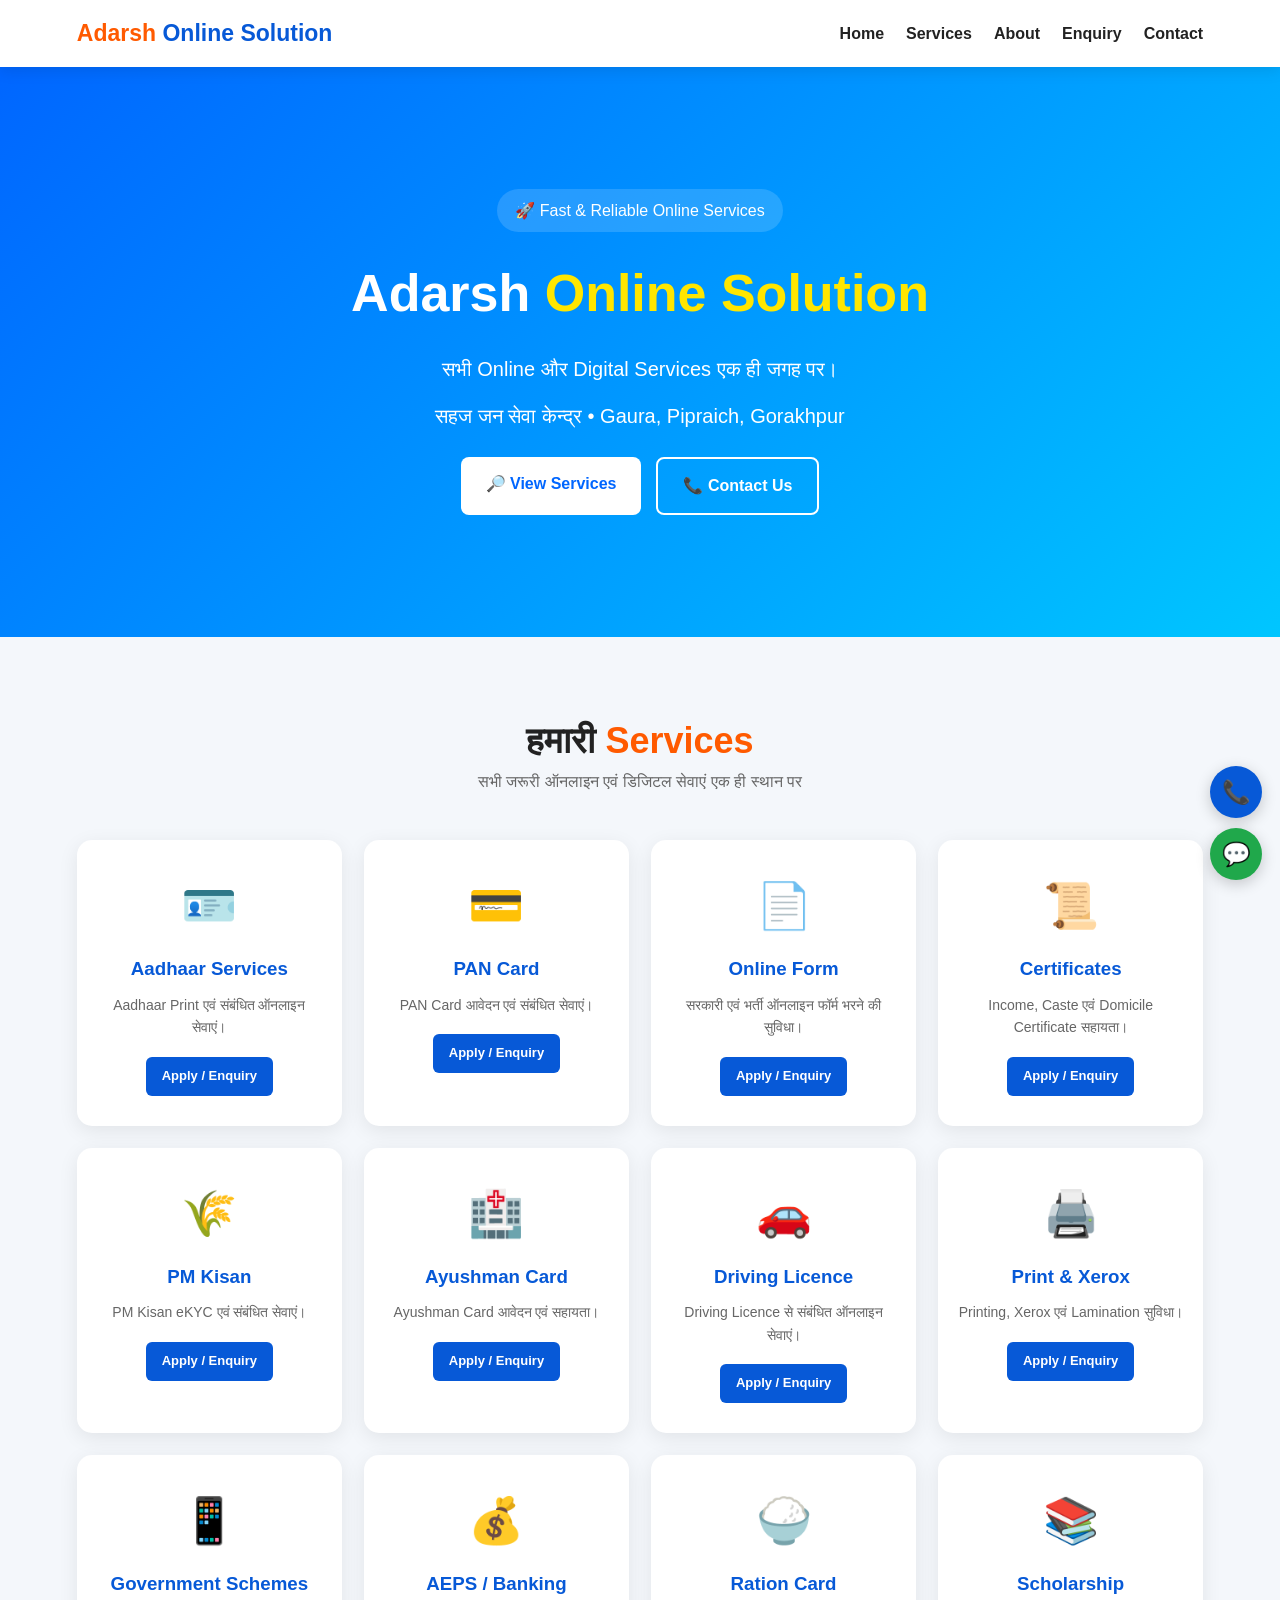
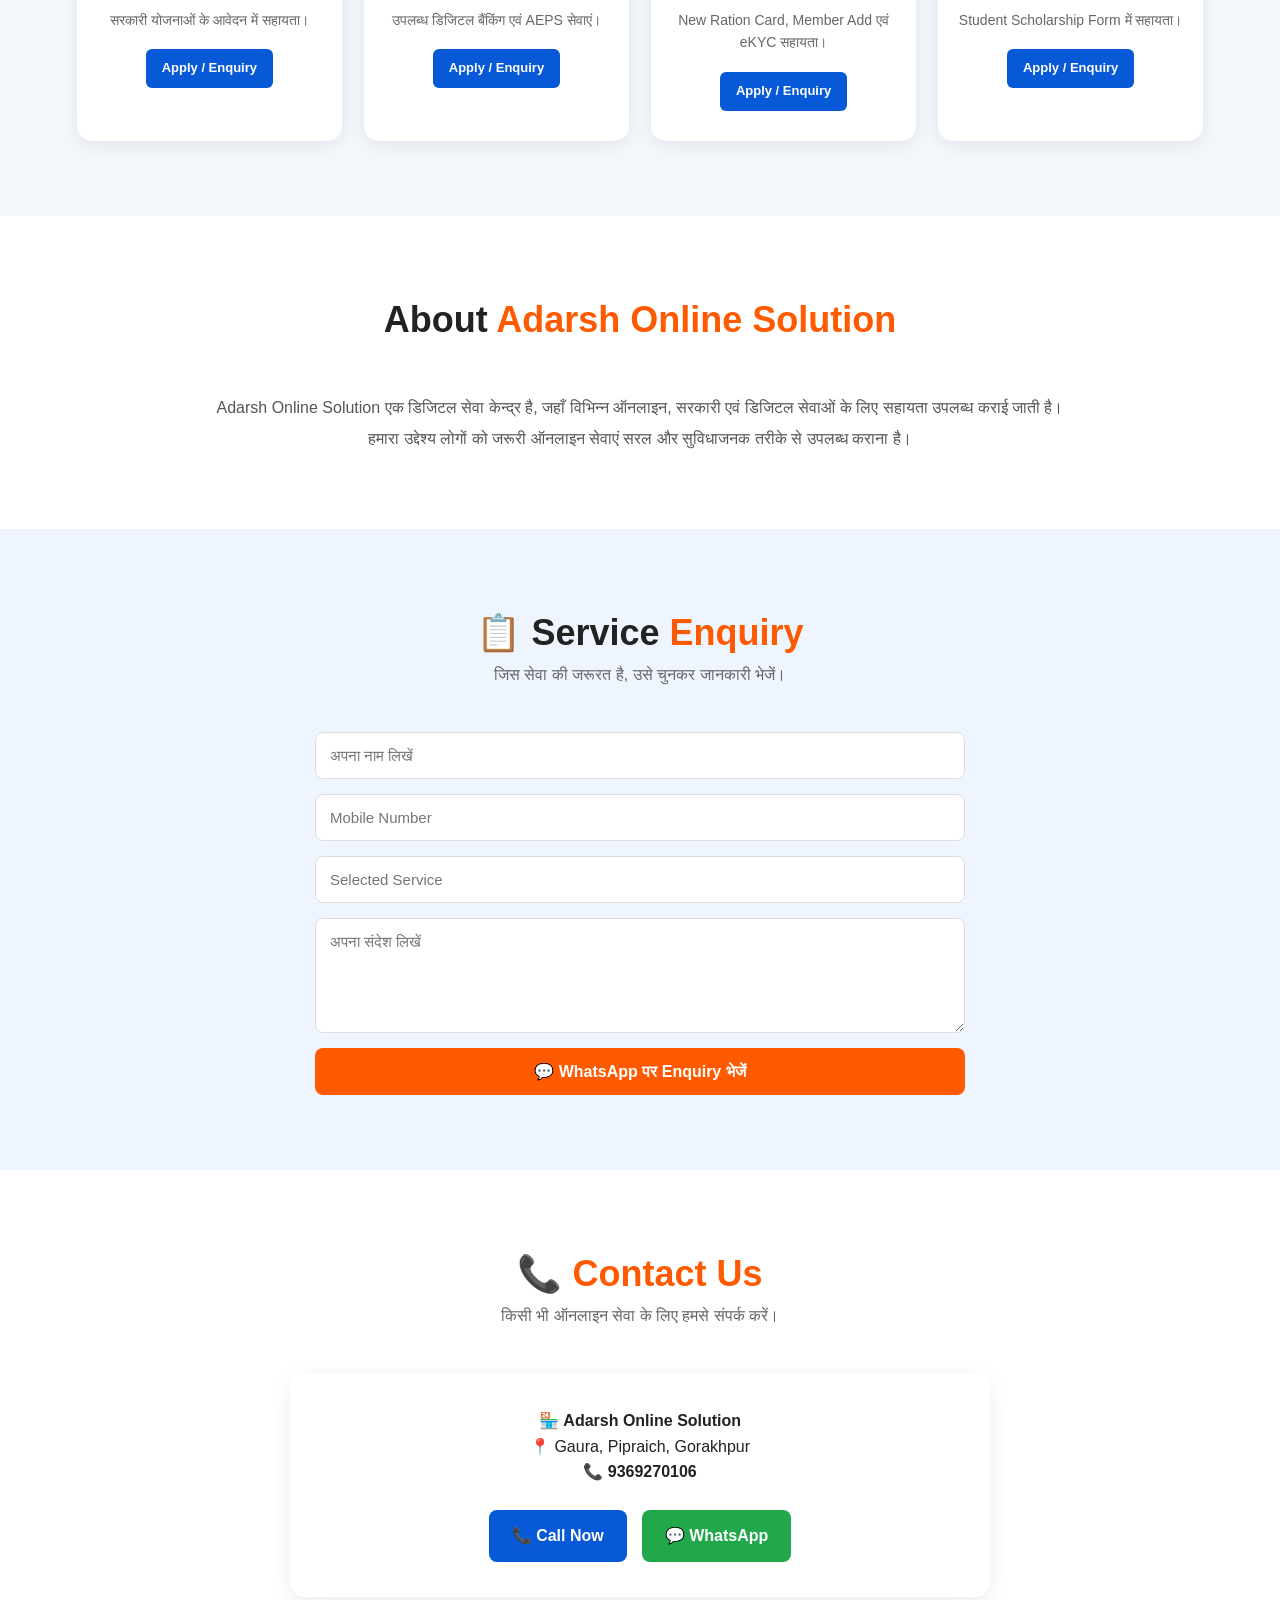
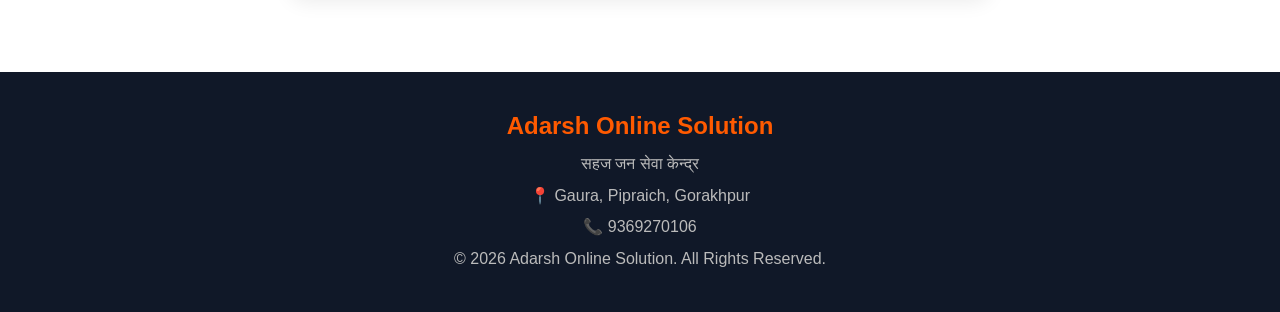
==== adarshproject/core/templates/index.html @ ac55cf66 "Initial commit" ====
<!DOCTYPE html>
<html lang="hi">
<head>
    <meta charset="UTF-8">
    <meta name="viewport" content="width=device-width, initial-scale=1.0">

    <title>Adarsh Online Solution | सहज जन सेवा केन्द्र</title>

    <meta name="description"
          content="Adarsh Online Solution - Gaura, Pipraich, Gorakhpur. Online, सरकारी एवं डिजिटल सेवाएं एक ही जगह।">

    <style>
        * {
            margin: 0;
            padding: 0;
            box-sizing: border-box;
            font-family: Arial, sans-serif;
        }

        html {
            scroll-behavior: smooth;
        }

        body {
            background: #f4f7fb;
            color: #222;
            line-height: 1.6;
        }

        a {
            text-decoration: none;
        }

        /* HEADER */
        header {
            position: sticky;
            top: 0;
            z-index: 1000;
            background: #fff;
            padding: 15px 6%;
            display: flex;
            justify-content: space-between;
            align-items: center;
            box-shadow: 0 3px 15px rgba(0,0,0,.10);
        }

        .logo {
            font-size: 23px;
            font-weight: bold;
            color: #ff5a00;
        }

        .logo span {
            color: #0759d7;
        }

        nav {
            display: flex;
            gap: 22px;
        }

        nav a {
            color: #222;
            font-weight: bold;
        }

        nav a:hover {
            color: #ff5a00;
        }

        /* HERO */
        .hero {
            min-height: 570px;
            display: flex;
            justify-content: center;
            align-items: center;
            text-align: center;
            padding: 70px 20px;
            background: linear-gradient(135deg,#0066ff,#00c6ff);
            color: white;
        }

        .hero-content {
            max-width: 850px;
        }

        .badge {
            display: inline-block;
            padding: 9px 18px;
            border-radius: 30px;
            background: rgba(255,255,255,.15);
            margin-bottom: 20px;
        }

        .hero h1 {
            font-size: 52px;
            margin-bottom: 18px;
        }

        .hero h1 span {
            color: #ffe600;
        }

        .hero p {
            font-size: 20px;
            margin-bottom: 15px;
        }

        .buttons {
            display: flex;
            justify-content: center;
            gap: 15px;
            flex-wrap: wrap;
            margin-top: 25px;
        }

        .btn {
            display: inline-block;
            padding: 14px 25px;
            border-radius: 8px;
            background: white;
            color: #0066ff;
            font-weight: bold;
        }

        .btn-outline {
            background: transparent;
            color: white;
            border: 2px solid white;
        }

        /* COMMON SECTION */
        section {
            scroll-margin-top: 80px;
        }

        .services,
        .about,
        .enquiry,
        .contact {
            padding: 75px 6%;
        }

        .section-title {
            text-align: center;
            margin-bottom: 45px;
        }

        .section-title h2 {
            font-size: 36px;
        }

        .section-title span {
            color: #ff5a00;
        }

        .section-title p {
            color: #666;
        }

        /* SERVICES */
        .service-container {
            display: grid;
            grid-template-columns: repeat(4,1fr);
            gap: 22px;
        }

        .card {
            background: white;
            padding: 30px 20px;
            text-align: center;
            border-radius: 15px;
            box-shadow: 0 5px 20px rgba(0,0,0,.08);
            transition: .3s;
        }

        .card:hover {
            transform: translateY(-7px);
        }

        .icon {
            font-size: 45px;
            margin-bottom: 12px;
        }

        .card h3 {
            color: #0759d7;
            margin-bottom: 10px;
        }

        .card p {
            color: #666;
            font-size: 14px;
        }

        .service-btn {
            display: inline-block;
            margin-top: 18px;
            padding: 9px 16px;
            background: #0759d7;
            color: white;
            border-radius: 6px;
            font-size: 13px;
            font-weight: bold;
        }

        /* ABOUT */
        .about {
            background: white;
            text-align: center;
        }

        .about p {
            max-width: 850px;
            margin: auto;
            color: #555;
            line-height: 1.9;
        }

        /* ENQUIRY */
        .enquiry {
            background: #eef5ff;
            text-align: center;
        }

        #enquiryForm {
            max-width: 650px;
            margin: auto;
            display: flex;
            flex-direction: column;
            gap: 15px;
        }

        #enquiryForm input,
        #enquiryForm textarea {
            width: 100%;
            padding: 14px;
            border: 1px solid #ddd;
            border-radius: 8px;
            font-size: 15px;
            outline: none;
        }

        #enquiryForm button {
            border: none;
            padding: 14px;
            background: #ff5a00;
            color: white;
            border-radius: 8px;
            font-size: 16px;
            font-weight: bold;
            cursor: pointer;
        }

        /* CONTACT */
        .contact {
            text-align: center;
            background: white;
        }

        .contact-box {
            max-width: 700px;
            margin: auto;
            padding: 35px;
            border-radius: 15px;
            box-shadow: 0 5px 20px rgba(0,0,0,.08);
        }

        .contact-buttons {
            display: flex;
            justify-content: center;
            gap: 15px;
            flex-wrap: wrap;
            margin-top: 25px;
        }

        .call-btn,
        .whatsapp-btn {
            padding: 13px 23px;
            border-radius: 8px;
            color: white;
            font-weight: bold;
        }

        .call-btn {
            background: #0759d7;
        }

        .whatsapp-btn {
            background: #20a84b;
        }

        /* FOOTER */
        footer {
            background: #101828;
            color: white;
            text-align: center;
            padding: 35px 20px;
        }

        footer h2 {
            color: #ff5a00;
        }

        footer p {
            color: #bbb;
            margin: 6px;
        }

        /* FLOATING BUTTONS */
        .floating {
            position: fixed;
            right: 18px;
            bottom: 20px;
            z-index: 999;
            display: flex;
            flex-direction: column;
            gap: 10px;
        }

        .floating a {
            width: 52px;
            height: 52px;
            display: flex;
            justify-content: center;
            align-items: center;
            border-radius: 50%;
            color: white;
            font-size: 23px;
            box-shadow: 0 4px 15px rgba(0,0,0,.20);
        }

        .floating-call {
            background: #0759d7;
        }

        .floating-whatsapp {
            background: #20a84b;
        }

        /* MOBILE */
        @media(max-width:900px) {
            .service-container {
                grid-template-columns: repeat(2,1fr);
            }

            .hero h1 {
                font-size: 42px;
            }
        }

        @media(max-width:650px) {
            header {
                flex-direction: column;
                gap: 12px;
            }

            nav {
                flex-wrap: wrap;
                justify-content: center;
                gap: 12px;
            }

            .hero h1 {
                font-size: 34px;
            }

            .hero p {
                font-size: 17px;
            }

            .service-container {
                grid-template-columns: 1fr;
            }

            .section-title h2 {
                font-size: 29px;
            }
        }
    </style>
</head>

<body>

<header>
    <div class="logo">
        Adarsh <span>Online Solution</span>
    </div>

    <nav>
        <a href="#home">Home</a>
        <a href="#services">Services</a>
        <a href="#about">About</a>
        <a href="#enquiry">Enquiry</a>
        <a href="#contact">Contact</a>
    </nav>
</header>

<section class="hero" id="home">
    <div class="hero-content">

        <span class="badge">
            🚀 Fast & Reliable Online Services
        </span>

        <h1>
            Adarsh <span>Online Solution</span>
        </h1>

        <p>
            सभी Online और Digital Services एक ही जगह पर।
        </p>

        <p>
            सहज जन सेवा केन्द्र • Gaura, Pipraich, Gorakhpur
        </p>

        <div class="buttons">
            <a href="#services" class="btn">
                🔎 View Services
            </a>

            <a href="#contact" class="btn btn-outline">
                📞 Contact Us
            </a>
        </div>
    </div>
</section>

<section class="services" id="services">

    <div class="section-title">
        <h2>हमारी <span>Services</span></h2>
        <p>सभी जरूरी ऑनलाइन एवं डिजिटल सेवाएं एक ही स्थान पर</p>
    </div>

    <div class="service-container">

        <div class="card">
            <div class="icon">🪪</div>
            <h3>Aadhaar Services</h3>
            <p>Aadhaar Print एवं संबंधित ऑनलाइन सेवाएं।</p>
            <a href="#enquiry" class="service-btn"
               onclick="selectService('Aadhaar Services')">
                Apply / Enquiry
            </a>
        </div>

        <div class="card">
            <div class="icon">💳</div>
            <h3>PAN Card</h3>
            <p>PAN Card आवेदन एवं संबंधित सेवाएं।</p>
            <a href="#enquiry" class="service-btn"
               onclick="selectService('PAN Card')">
                Apply / Enquiry
            </a>
        </div>

        <div class="card">
            <div class="icon">📄</div>
            <h3>Online Form</h3>
            <p>सरकारी एवं भर्ती ऑनलाइन फॉर्म भरने की सुविधा।</p>
            <a href="#enquiry" class="service-btn"
               onclick="selectService('Online Form')">
                Apply / Enquiry
            </a>
        </div>

        <div class="card">
            <div class="icon">📜</div>
            <h3>Certificates</h3>
            <p>Income, Caste एवं Domicile Certificate सहायता।</p>
            <a href="#enquiry" class="service-btn"
               onclick="selectService('Certificates')">
                Apply / Enquiry
            </a>
        </div>

        <div class="card">
            <div class="icon">🌾</div>
            <h3>PM Kisan</h3>
            <p>PM Kisan eKYC एवं संबंधित सेवाएं।</p>
            <a href="#enquiry" class="service-btn"
               onclick="selectService('PM Kisan eKYC')">
                Apply / Enquiry
            </a>
        </div>

        <div class="card">
            <div class="icon">🏥</div>
            <h3>Ayushman Card</h3>
            <p>Ayushman Card आवेदन एवं सहायता।</p>
            <a href="#enquiry" class="service-btn"
               onclick="selectService('Ayushman Card')">
                Apply / Enquiry
            </a>
        </div>

        <div class="card">
            <div class="icon">🚗</div>
            <h3>Driving Licence</h3>
            <p>Driving Licence से संबंधित ऑनलाइन सेवाएं।</p>
            <a href="#enquiry" class="service-btn"
               onclick="selectService('Driving Licence')">
                Apply / Enquiry
            </a>
        </div>

        <div class="card">
            <div class="icon">🖨️</div>
            <h3>Print & Xerox</h3>
            <p>Printing, Xerox एवं Lamination सुविधा।</p>
            <a href="#enquiry" class="service-btn"
               onclick="selectService('Print & Xerox')">
                Apply / Enquiry
            </a>
        </div>

        <div class="card">
            <div class="icon">📱</div>
            <h3>Government Schemes</h3>
            <p>सरकारी योजनाओं के आवेदन में सहायता।</p>
            <a href="#enquiry" class="service-btn"
               onclick="selectService('Government Schemes')">
                Apply / Enquiry
            </a>
        </div>

        <div class="card">
            <div class="icon">💰</div>
            <h3>AEPS / Banking</h3>
            <p>उपलब्ध डिजिटल बैंकिंग एवं AEPS सेवाएं।</p>
            <a href="#enquiry" class="service-btn"
               onclick="selectService('AEPS / Banking')">
                Apply / Enquiry
            </a>
        </div>

        <div class="card">
            <div class="icon">🍚</div>
            <h3>Ration Card</h3>
            <p>New Ration Card, Member Add एवं eKYC सहायता।</p>
            <a href="#enquiry" class="service-btn"
               onclick="selectService('Ration Card')">
                Apply / Enquiry
            </a>
        </div>

        <div class="card">
            <div class="icon">📚</div>
            <h3>Scholarship</h3>
            <p>Student Scholarship Form में सहायता।</p>
            <a href="#enquiry" class="service-btn"
               onclick="selectService('Student Scholarship')">
                Apply / Enquiry
            </a>
        </div>

    </div>
</section>

<section class="about" id="about">

    <div class="section-title">
        <h2>About <span>Adarsh Online Solution</span></h2>
    </div>

    <p>
        Adarsh Online Solution एक डिजिटल सेवा केन्द्र है,
        जहाँ विभिन्न ऑनलाइन, सरकारी एवं डिजिटल सेवाओं के लिए
        सहायता उपलब्ध कराई जाती है। हमारा उद्देश्य लोगों को
        जरूरी ऑनलाइन सेवाएं सरल और सुविधाजनक तरीके से उपलब्ध
        कराना है।
    </p>

</section>

<section class="enquiry" id="enquiry">

    <div class="section-title">
        <h2>📋 Service <span>Enquiry</span></h2>
        <p>जिस सेवा की जरूरत है, उसे चुनकर जानकारी भेजें।</p>
    </div>

    <form id="enquiryForm">

        <input
            type="text"
            id="customerName"
            placeholder="अपना नाम लिखें"
            required>

        <input
            type="tel"
            id="customerMobile"
            placeholder="Mobile Number"
            pattern="[0-9]{10}"
            maxlength="10"
            required>

        <input
            type="text"
            id="selectedService"
            placeholder="Selected Service"
            readonly
            required>

        <textarea
            id="customerMessage"
            placeholder="अपना संदेश लिखें"
            rows="5"></textarea>

        <button type="submit">
            💬 WhatsApp पर Enquiry भेजें
        </button>

    </form>

</section>

<section class="contact" id="contact">

    <div class="section-title">
        <h2>📞 <span>Contact Us</span></h2>
        <p>किसी भी ऑनलाइन सेवा के लिए हमसे संपर्क करें।</p>
    </div>

    <div class="contact-box">

        <p>🏪 <strong>Adarsh Online Solution</strong></p>

        <p>📍 Gaura, Pipraich, Gorakhpur</p>

        <p>📞 <strong>9369270106</strong></p>

        <div class="contact-buttons">

            <a
                href="tel:+919369270106"
                class="call-btn">
                📞 Call Now
            </a>

            <a
                href="https://wa.me/919369270106"
                target="_blank"
                class="whatsapp-btn">
                💬 WhatsApp
            </a>

        </div>

    </div>

</section>

<footer>

    <h2>Adarsh Online Solution</h2>

    <p>सहज जन सेवा केन्द्र</p>

    <p>📍 Gaura, Pipraich, Gorakhpur</p>

    <p>📞 9369270106</p>

    <p>© 2026 Adarsh Online Solution. All Rights Reserved.</p>

</footer>

<div class="floating">

    <a
        href="tel:+919369270106"
        class="floating-call"
        title="Call">
        📞
    </a>

    <a
        href="https://wa.me/919369270106"
        target="_blank"
        class="floating-whatsapp"
        title="WhatsApp">
        💬
    </a>

</div>

<script>

function selectService(serviceName) {

    document.getElementById("selectedService").value = serviceName;

    setTimeout(function() {
        document.getElementById("customerName").focus();
    }, 300);
}


document.getElementById("enquiryForm").addEventListener("submit", function(event) {

    event.preventDefault();

    const name =
        document.getElementById("customerName").value.trim();

    const mobile =
        document.getElementById("customerMobile").value.trim();

    const service =
        document.getElementById("selectedService").value.trim();

    const message =
        document.getElementById("customerMessage").value.trim();


    if (!/^[0-9]{10}$/.test(mobile)) {

        alert("कृपया 10 अंकों का सही Mobile Number डालें।");

        return;
    }


    const whatsappNumber = "919369270106";


    const text =
        "नमस्ते Adarsh Online Solution,%0A%0A" +
        "नाम: " + encodeURIComponent(name) + "%0A" +
        "Mobile: " + encodeURIComponent(mobile) + "%0A" +
        "Service: " + encodeURIComponent(service) + "%0A" +
        "Message: " + encodeURIComponent(message);


    const whatsappURL =
        "https://wa.me/" +
        whatsappNumber +
        "?text=" +
        text;


    window.open(whatsappURL, "_blank");

});

</script>

</body>
</html>
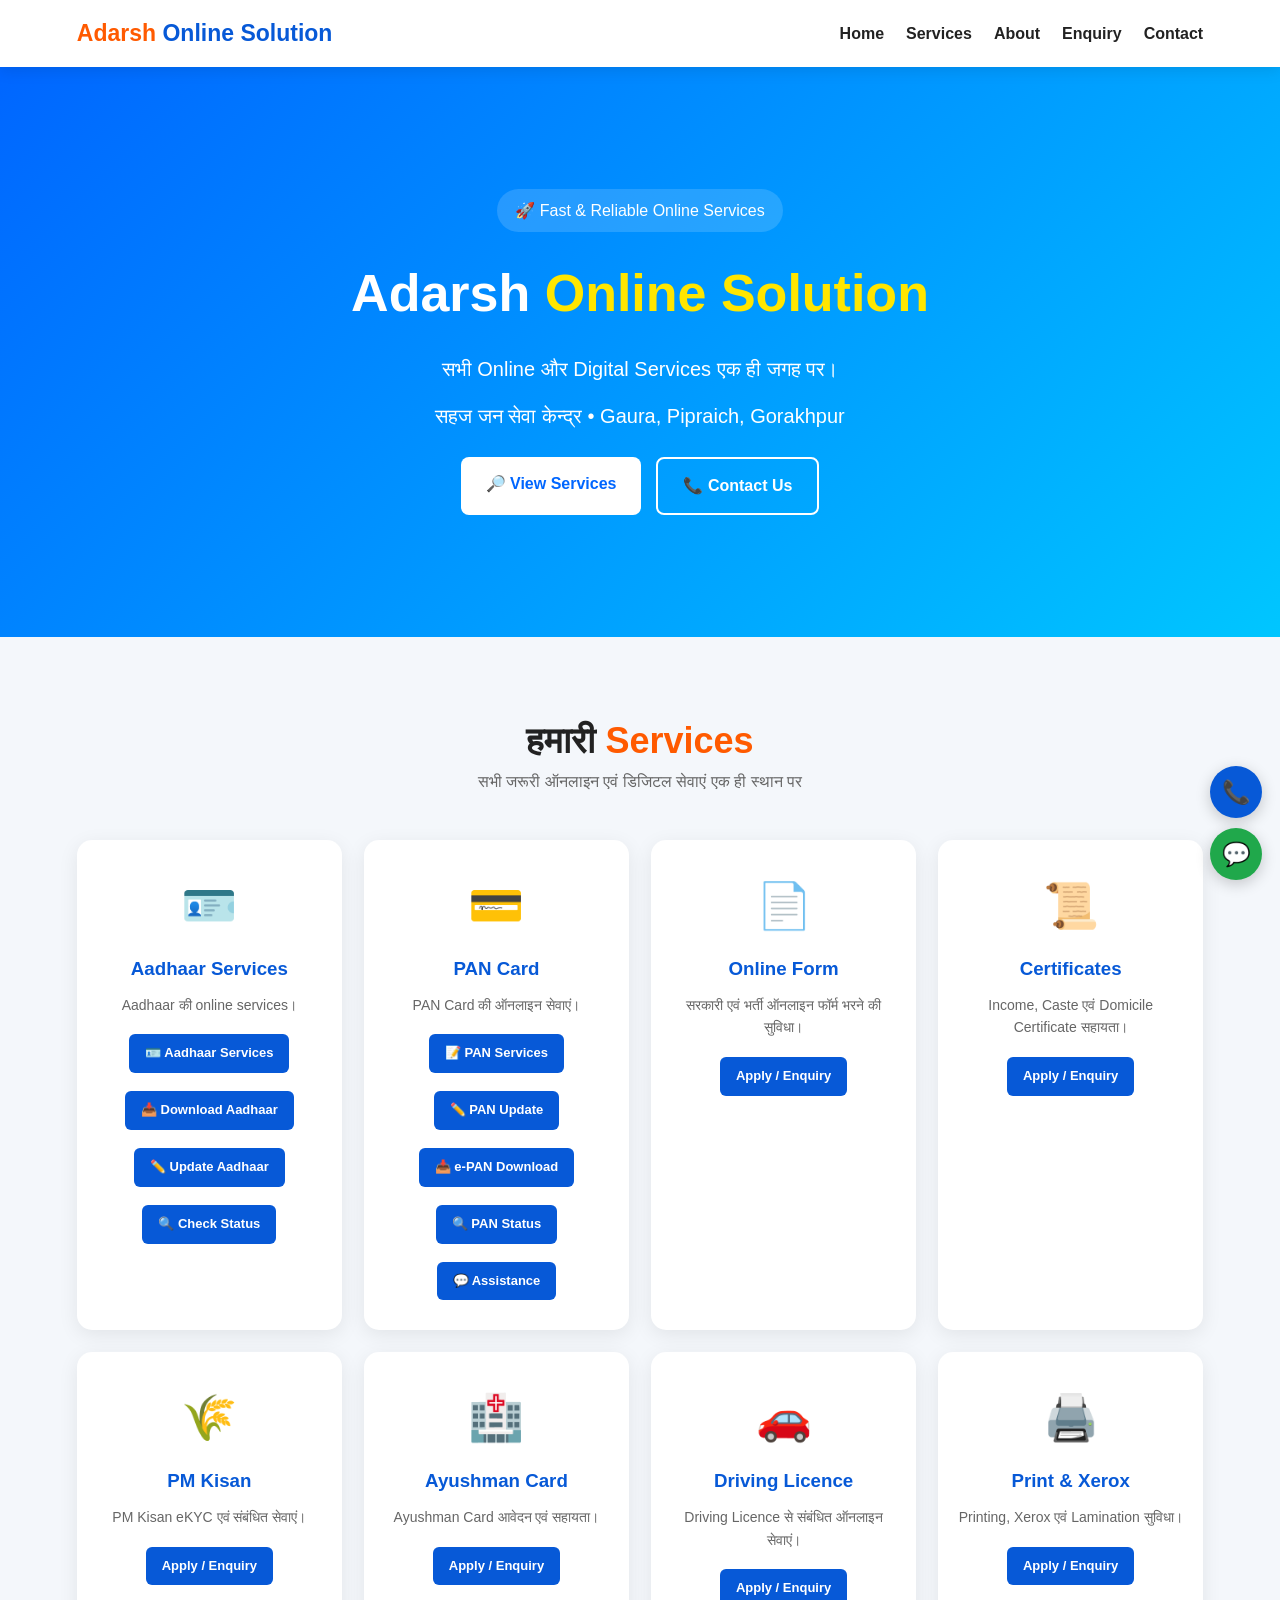
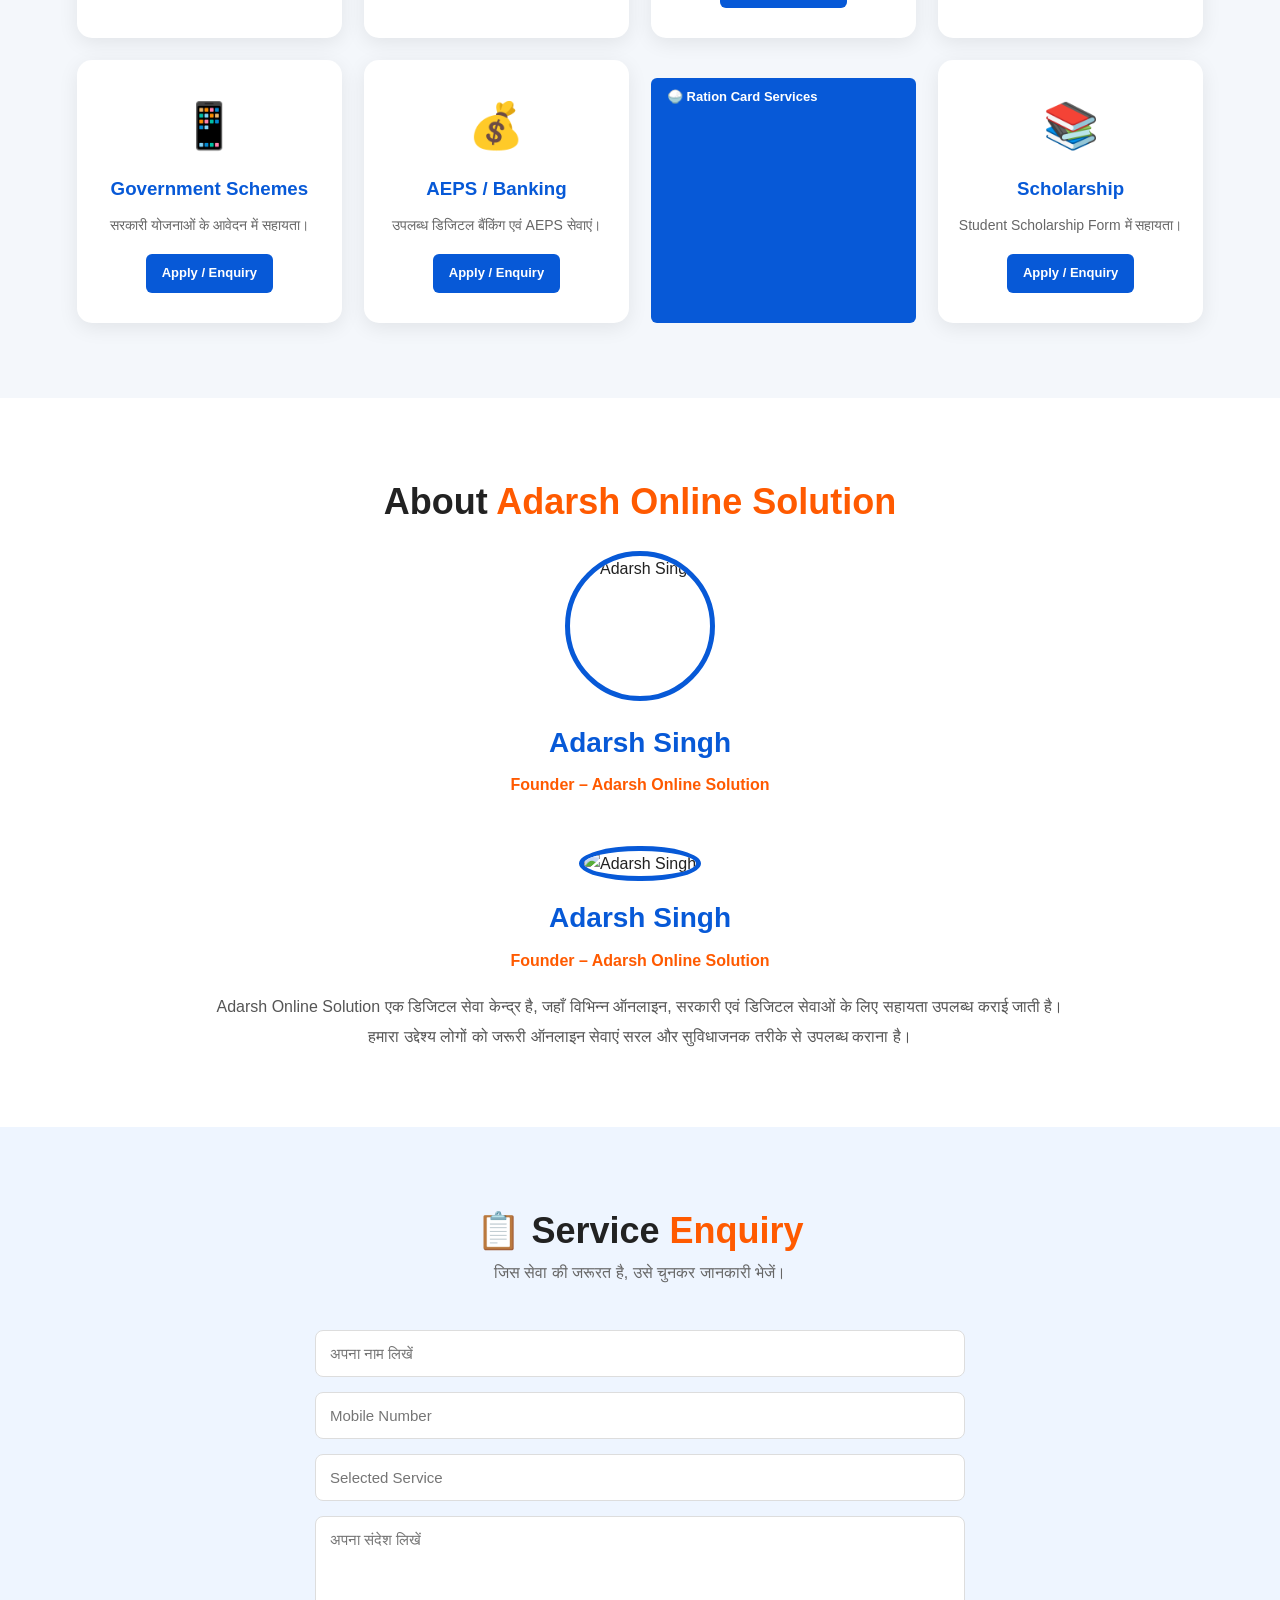
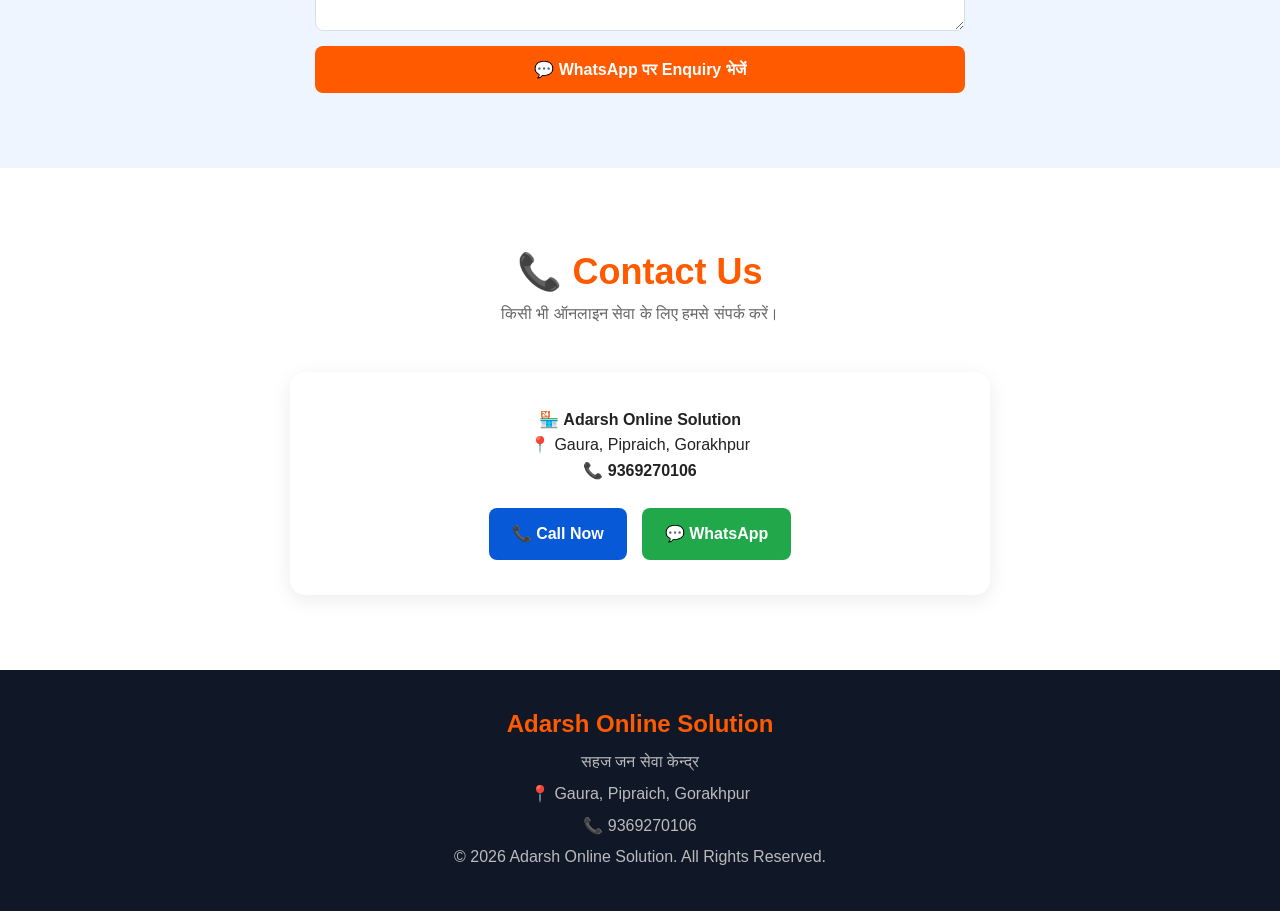
==== commit e6b316ba: "Update website services" ====
--- a/adarshproject/core/templates/index.html
+++ b/adarshproject/core/templates/index.html
@@ -437,25 +437,87 @@
     <div class="service-container">
 
         <div class="card">
-            <div class="icon">🪪</div>
-            <h3>Aadhaar Services</h3>
-            <p>Aadhaar Print एवं संबंधित ऑनलाइन सेवाएं।</p>
-            <a href="#enquiry" class="service-btn"
-               onclick="selectService('Aadhaar Services')">
-                Apply / Enquiry
-            </a>
-        </div>
-
-        <div class="card">
-            <div class="icon">💳</div>
-            <h3>PAN Card</h3>
-            <p>PAN Card आवेदन एवं संबंधित सेवाएं।</p>
-            <a href="#enquiry" class="service-btn"
-               onclick="selectService('PAN Card')">
-                Apply / Enquiry
-            </a>
-        </div>
-
+    <div class="icon">🪪</div>
+
+    <h3>Aadhaar Services</h3>
+
+    <p>Aadhaar की online services।</p>
+
+    <a href="https://myaadhaar.uidai.gov.in/"
+       target="_blank"
+       rel="noopener"
+       class="service-btn">
+        🪪 Aadhaar Services
+    </a>
+
+    <a href="https://myaadhaar.uidai.gov.in/"
+       target="_blank"
+       rel="noopener"
+       class="service-btn">
+        📥 Download Aadhaar
+    </a>
+
+    <a href="https://myaadhaar.uidai.gov.in/"
+       target="_blank"
+       rel="noopener"
+       class="service-btn">
+        ✏️ Update Aadhaar
+    </a>
+
+    <a href="https://myaadhaar.uidai.gov.in/"
+       target="_blank"
+       rel="noopener"
+       class="service-btn">
+        🔍 Check Status
+    </a>
+</div>
+
+        <div class="card">
+    <div class="icon">💳</div>
+
+    <h3>PAN Card</h3>
+
+    <p>PAN Card की ऑनलाइन सेवाएं।</p>
+
+    <a
+        href="https://www.incometax.gov.in/iec/foportal/"
+        target="_blank"
+        rel="noopener"
+        class="service-btn">
+        📝 PAN Services
+    </a>
+
+    <a
+        href="https://www.incometax.gov.in/iec/foportal/"
+        target="_blank"
+        rel="noopener"
+        class="service-btn">
+        ✏️ PAN Update
+    </a>
+
+    <a
+        href="https://www.incometax.gov.in/iec/foportal/"
+        target="_blank"
+        rel="noopener"
+        class="service-btn">
+        📥 e-PAN Download
+    </a>
+
+    <a
+        href="https://www.incometax.gov.in/iec/foportal/"
+        target="_blank"
+        rel="noopener"
+        class="service-btn">
+        🔍 PAN Status
+    </a>
+
+    <a
+        href="#enquiry"
+        class="service-btn"
+        onclick="selectService('PAN Card Assistance')">
+        💬 Assistance
+    </a>
+</div>
         <div class="card">
             <div class="icon">📄</div>
             <h3>Online Form</h3>
@@ -536,16 +598,12 @@
             </a>
         </div>
 
-        <div class="card">
-            <div class="icon">🍚</div>
-            <h3>Ration Card</h3>
-            <p>New Ration Card, Member Add एवं eKYC सहायता।</p>
-            <a href="#enquiry" class="service-btn"
-               onclick="selectService('Ration Card')">
-                Apply / Enquiry
-            </a>
-        </div>
-
+       <a href="https://nfsa.gov.in/"
+   target="_blank"
+   rel="noopener"
+   class="service-btn">
+    🍚 Ration Card Services
+</a>
         <div class="card">
             <div class="icon">📚</div>
             <h3>Scholarship</h3>
@@ -563,7 +621,47 @@
 
     <div class="section-title">
         <h2>About <span>Adarsh Online Solution</span></h2>
+        <img
+    src="/static/images/founder.jpg"
+    alt="Adarsh Singh"
+    style="width:150px;height:150px;border-radius:50%;object-fit:cover;border:5px solid #0759d7;margin:20px auto;display:block;">
+    
+<h3 style="color:#0759d7;font-size:28px;margin-bottom:5px;">
+    Adarsh Singh
+</h3>
+
+<p style="color:#ff5a00;font-weight:bold;margin-bottom:20px;">
+    Founder – Adarsh Online Solution
+</p>
     </div>
+
+    <img
+        src="https://via.placeholder.com/150"
+        alt="Adarsh Singh"
+        style="
+            width:150px;
+            height:150px;
+            border-radius:50%;
+            object-fit:cover;
+            border:5px solid #0759d7;
+            margin-bottom:15px;
+        ">
+
+    <h3 style="
+        color:#0759d7;
+        font-size:28px;
+        margin-bottom:5px;
+    ">
+        Adarsh Singh
+    </h3>
+
+    <p style="
+        color:#ff5a00;
+        font-weight:bold;
+        margin-bottom:15px;
+    ">
+        Founder – Adarsh Online Solution
+    </p>
 
     <p>
         Adarsh Online Solution एक डिजिटल सेवा केन्द्र है,
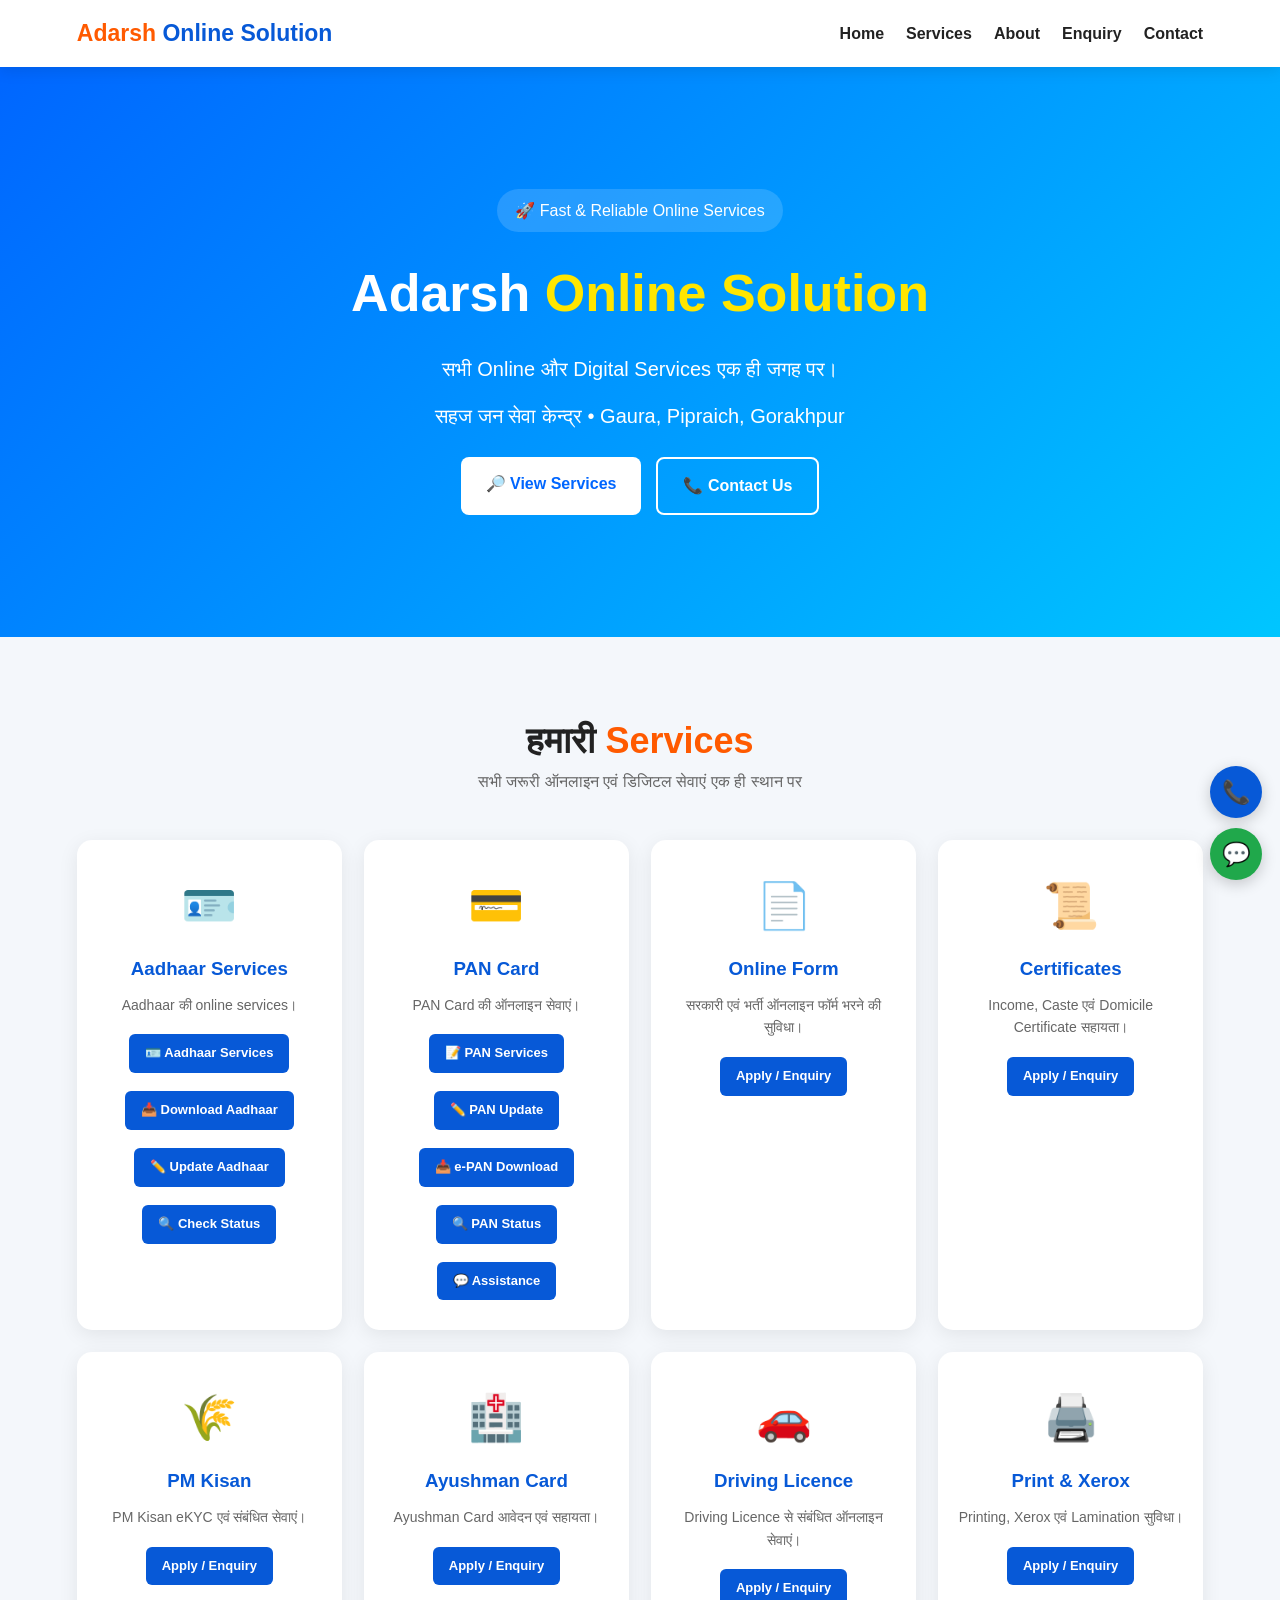
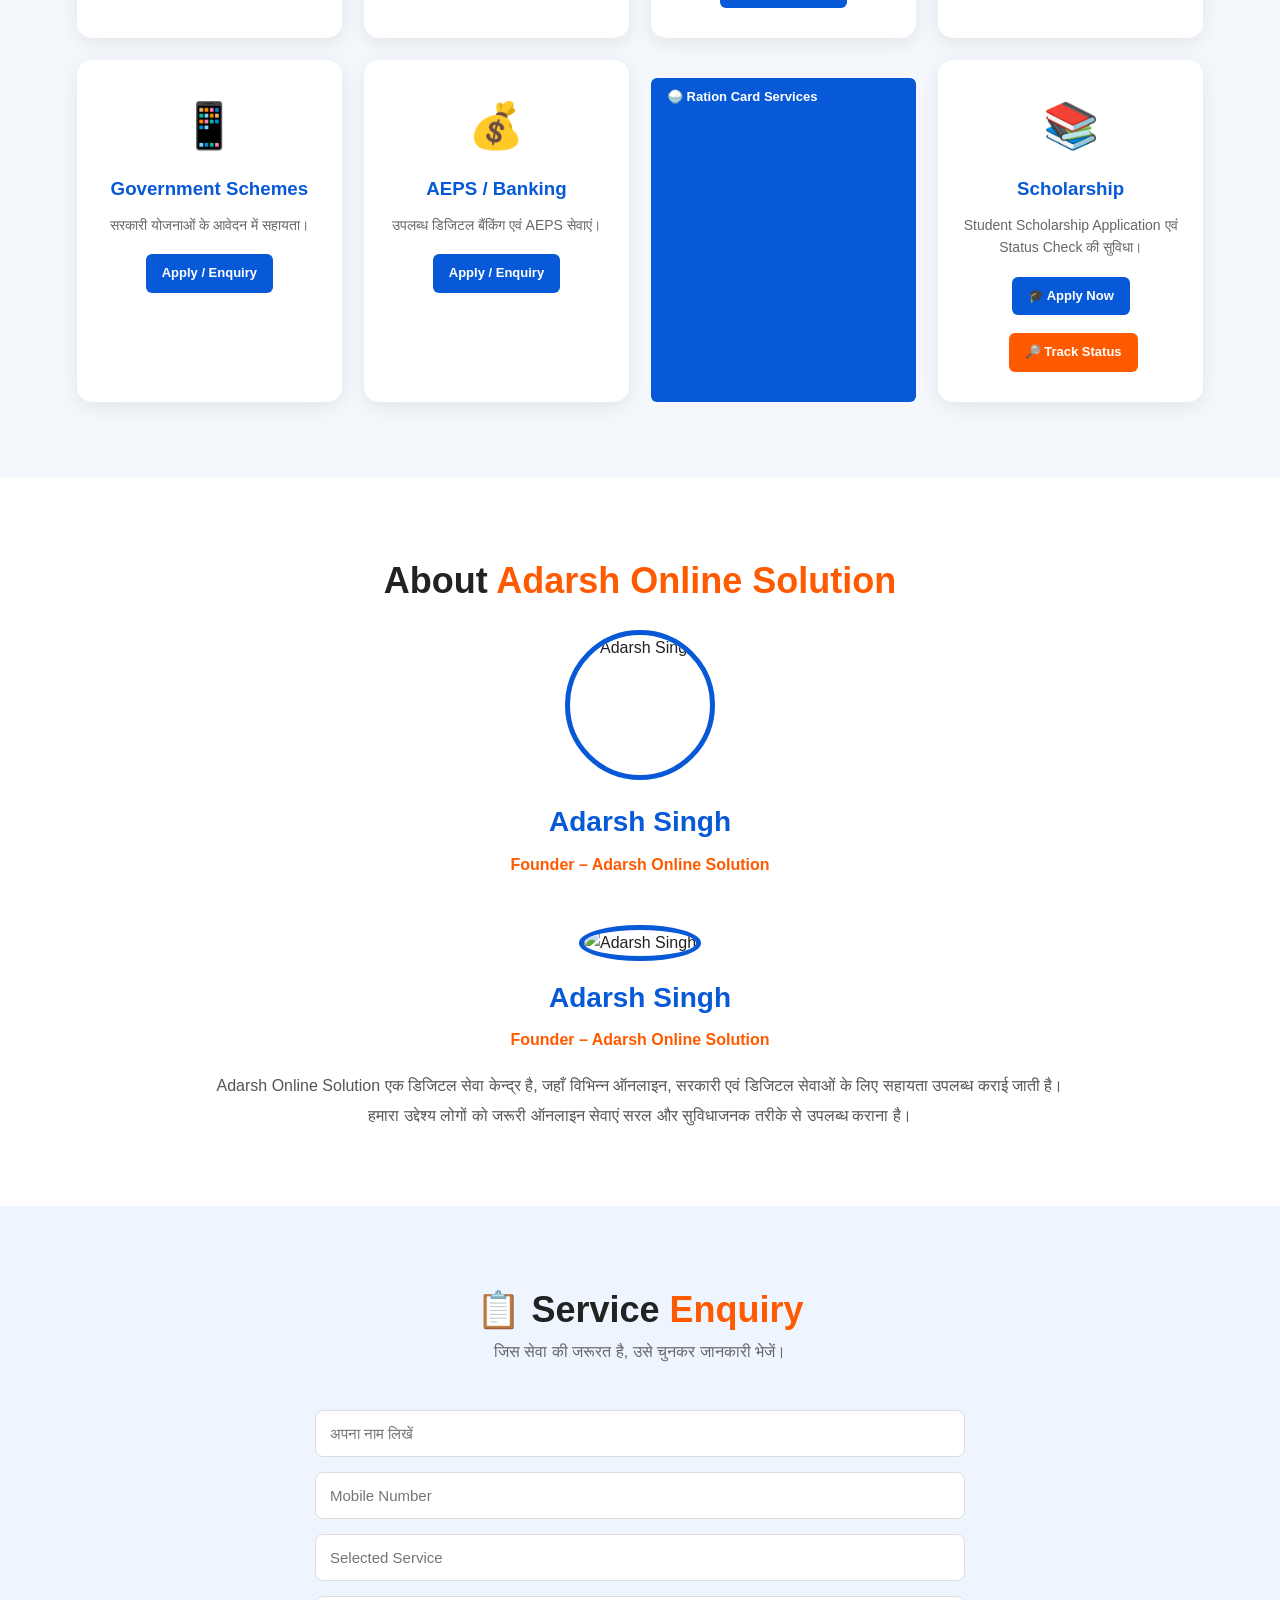
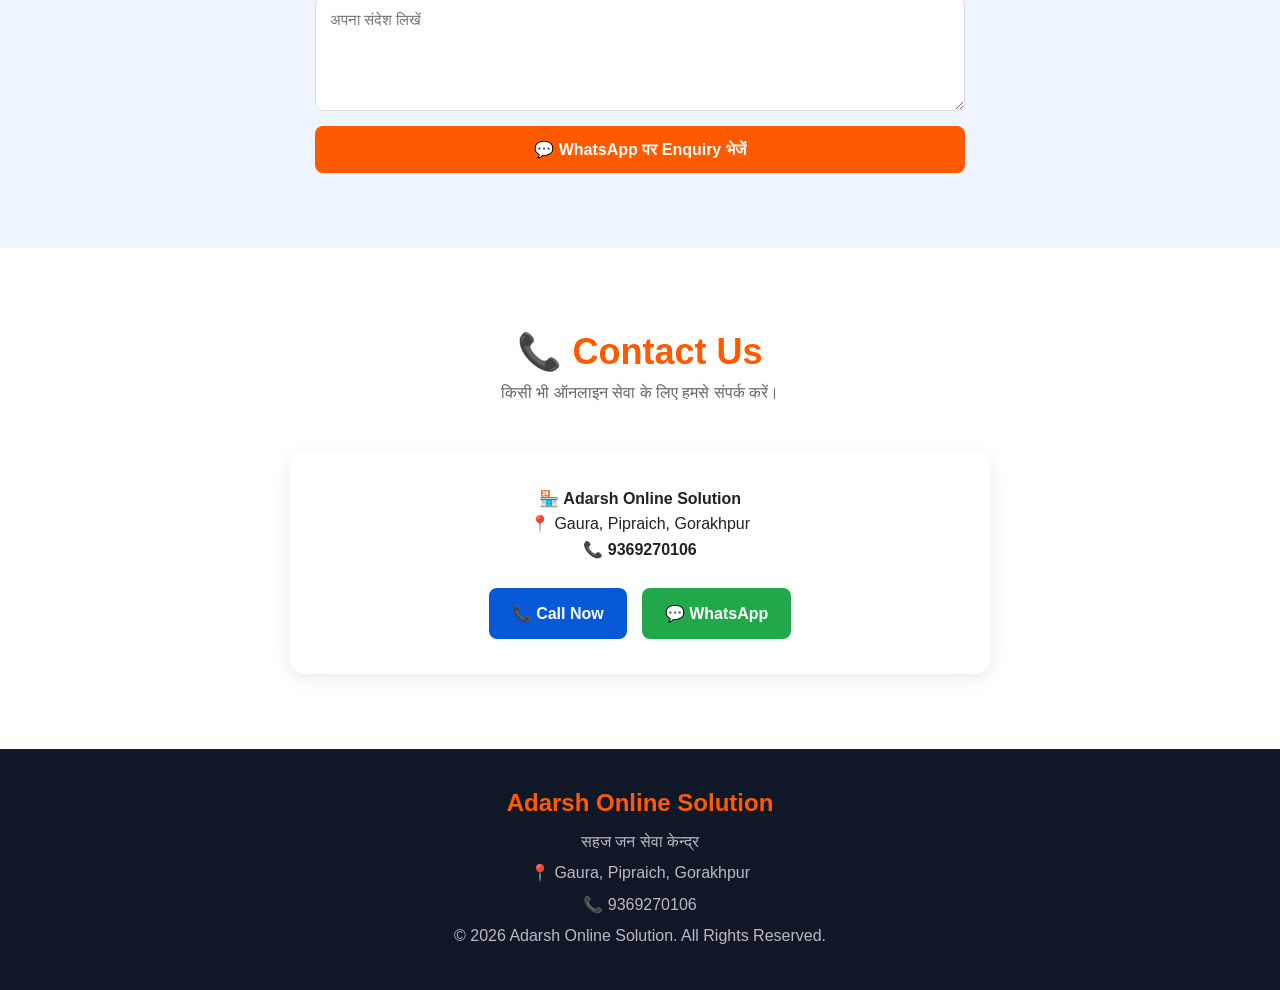
==== commit c105d9d4: "Add scholarship application and tracking" ====
--- a/adarshproject/core/templates/index.html
+++ b/adarshproject/core/templates/index.html
@@ -605,15 +605,25 @@
     🍚 Ration Card Services
 </a>
         <div class="card">
-            <div class="icon">📚</div>
-            <h3>Scholarship</h3>
-            <p>Student Scholarship Form में सहायता।</p>
-            <a href="#enquiry" class="service-btn"
-               onclick="selectService('Student Scholarship')">
-                Apply / Enquiry
-            </a>
-        </div>
-
+    <div class="icon">📚</div>
+
+    <h3>Scholarship</h3>
+
+    <p>
+        Student Scholarship Application
+        एवं Status Check की सुविधा।
+    </p>
+
+    <a href="/scholarship/" class="service-btn">
+        🎓 Apply Now
+    </a>
+
+    <a href="/scholarship/track/"
+       class="service-btn"
+       style="background:#ff5a00; margin-left:5px;">
+        🔎 Track Status
+    </a>
+</div>
     </div>
 </section>
 
